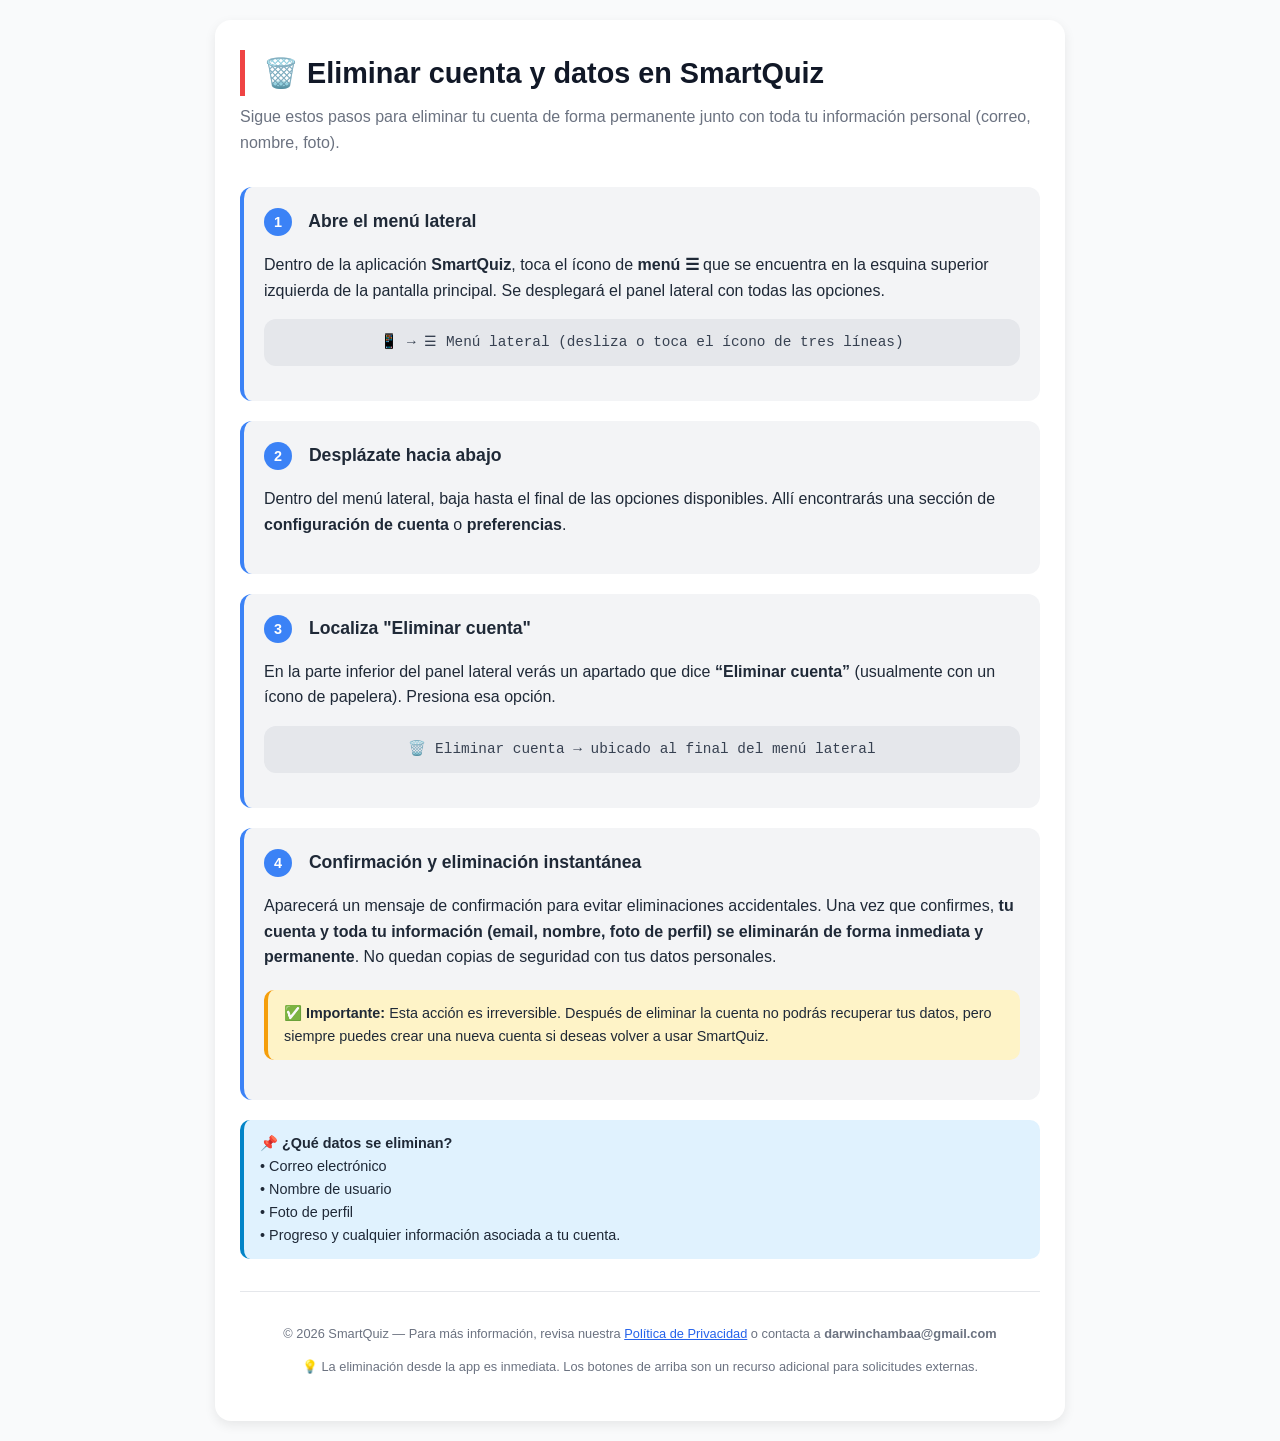
==== eliminaCuenta.html @ cef30a84 "first commit" ====
<!DOCTYPE html>
<html lang="es">
<head>
    <meta charset="UTF-8">
    <meta name="viewport" content="width=device-width, initial-scale=1.0, user-scalable=yes">
    <title>Eliminar cuenta y datos - SmartQuiz</title>
    <link rel="stylesheet" href="./style/style_deleteAccount.css">
</head>
<body>
<div class="container">
    <h1>🗑️ Eliminar cuenta y datos en SmartQuiz</h1>
    <div class="subtitle">Sigue estos pasos para eliminar tu cuenta de forma permanente junto con toda tu información personal (correo, nombre, foto).</div>

    <div class="step">
        <div class="step-title">
            <span class="step-number">1</span> Abre el menú lateral
        </div>
        <p>Dentro de la aplicación <strong>SmartQuiz</strong>, toca el ícono de <strong>menú ☰</strong> que se encuentra en la esquina superior izquierda de la pantalla principal. Se desplegará el panel lateral con todas las opciones.</p>
        <div class="instruction-img">
            📱 → ☰ Menú lateral (desliza o toca el ícono de tres líneas)
        </div>
    </div>

    <div class="step">
        <div class="step-title">
            <span class="step-number">2</span> Desplázate hacia abajo
        </div>
        <p>Dentro del menú lateral, baja hasta el final de las opciones disponibles. Allí encontrarás una sección de <strong>configuración de cuenta</strong> o <strong>preferencias</strong>.</p>
    </div>

    <div class="step">
        <div class="step-title">
            <span class="step-number">3</span> Localiza "Eliminar cuenta"
        </div>
        <p>En la parte inferior del panel lateral verás un apartado que dice <strong>“Eliminar cuenta”</strong> (usualmente con un ícono de papelera). Presiona esa opción.</p>
        <div class="instruction-img">
            🗑️ Eliminar cuenta → ubicado al final del menú lateral
        </div>
    </div>

    <div class="step">
        <div class="step-title">
            <span class="step-number">4</span> Confirmación y eliminación instantánea
        </div>
        <p>Aparecerá un mensaje de confirmación para evitar eliminaciones accidentales. Una vez que confirmes, <strong>tu cuenta y toda tu información (email, nombre, foto de perfil) se eliminarán de forma inmediata y permanente</strong>. No quedan copias de seguridad con tus datos personales.</p>
        <div class="note">
            ✅ <strong>Importante:</strong> Esta acción es irreversible. Después de eliminar la cuenta no podrás recuperar tus datos, pero siempre puedes crear una nueva cuenta si deseas volver a usar SmartQuiz.
        </div>
    </div>

    <div class="note" style="background-color: #e0f2fe; border-left-color: #0284c7;">
        📌 <strong>¿Qué datos se eliminan?</strong><br>
        • Correo electrónico<br>
        • Nombre de usuario<br>
        • Foto de perfil<br>
        • Progreso y cualquier información asociada a tu cuenta.
    </div>

    

    <hr />

    <div class="footer">
        <p>© 2026 SmartQuiz — Para más información, revisa nuestra <a href="index.html" style="color:#2563eb;">Política de Privacidad</a> o contacta a <strong>darwinchambaa@gmail.com</strong></p>
        <p>💡 La eliminación desde la app es inmediata. Los botones de arriba son un recurso adicional para solicitudes externas.</p>
    </div>
</div>


</body>
</html>
---- style/style_deleteAccount.css ----
body {
            font-family: -apple-system, BlinkMacSystemFont, "Segoe UI", Roboto, Helvetica, Arial, sans-serif;
            line-height: 1.6;
            margin: 0;
            padding: 20px;
            background-color: #f9fafb;
            color: #1f2937;
        }
        .container {
            max-width: 800px;
            margin: 0 auto;
            background: white;
            padding: 30px 25px;
            border-radius: 16px;
            box-shadow: 0 4px 12px rgba(0,0,0,0.08);
        }
        h1 {
            font-size: 1.8rem;
            border-left: 5px solid #ef4444;
            padding-left: 18px;
            margin-top: 0;
            margin-bottom: 0.5rem;
            color: #111827;
        }
        .subtitle {
            color: #6b7280;
            margin-bottom: 2rem;
            font-size: 1rem;
        }
        h2 {
            font-size: 1.3rem;
            margin-top: 1.8rem;
            margin-bottom: 0.75rem;
            color: #1e40af;
            display: flex;
            align-items: center;
            gap: 8px;
        }
        .step {
            background-color: #f3f4f6;
            border-radius: 12px;
            padding: 20px;
            margin: 20px 0;
            border-left: 4px solid #3b82f6;
        }
        .step-number {
            display: inline-block;
            background-color: #3b82f6;
            color: white;
            width: 28px;
            height: 28px;
            border-radius: 50%;
            text-align: center;
            line-height: 28px;
            font-weight: bold;
            font-size: 0.9rem;
            margin-right: 12px;
        }
        .step-title {
            font-weight: 700;
            font-size: 1.1rem;
            margin-bottom: 10px;
        }
        .instruction-img {
            background-color: #e5e7eb;
            border-radius: 12px;
            padding: 12px;
            text-align: center;
            margin: 15px 0;
            font-family: monospace;
            font-size: 0.9rem;
            color: #374151;
        }
        .note {
            background-color: #fef3c7;
            border-left: 4px solid #f59e0b;
            padding: 12px 16px;
            border-radius: 10px;
            margin: 20px 0;
            font-size: 0.9rem;
        }
        .buttons-section {
            display: flex;
            flex-wrap: wrap;
            gap: 16px;
            justify-content: center;
            margin: 35px 0 20px;
        }
        .btn {
            display: inline-block;
            padding: 14px 32px;
            font-size: 1rem;
            font-weight: 600;
            text-align: center;
            border-radius: 50px;
            text-decoration: none;
            transition: all 0.2s ease;
            border: none;
            cursor: pointer;
        }
        .btn-delete-account {
            background-color: #ef4444;
            color: white;
            box-shadow: 0 2px 8px rgba(239,68,68,0.3);
        }
        .btn-delete-account:hover {
            background-color: #dc2626;
            transform: translateY(-1px);
            text-decoration: none;
        }
        .btn-delete-data {
            background-color: #f97316;
            color: white;
            box-shadow: 0 2px 8px rgba(249,115,22,0.3);
        }
        .btn-delete-data:hover {
            background-color: #ea580c;
            transform: translateY(-1px);
            text-decoration: none;
        }
        .info-badge {
            text-align: center;
            margin-top: 10px;
            font-size: 0.85rem;
            color: #4b5563;
            background: #f9fafb;
            padding: 8px;
            border-radius: 20px;
        }
        hr {
            margin: 2rem 0;
            border: 0;
            height: 1px;
            background: #e5e7eb;
        }
        .footer {
            margin-top: 1.5rem;
            font-size: 0.8rem;
            text-align: center;
            color: #6b7280;
        }
        @media (max-width: 600px) {
            body {
                padding: 12px;
            }
            .container {
                padding: 20px 16px;
            }
            .btn {
                padding: 12px 24px;
                font-size: 0.9rem;
            }
        }
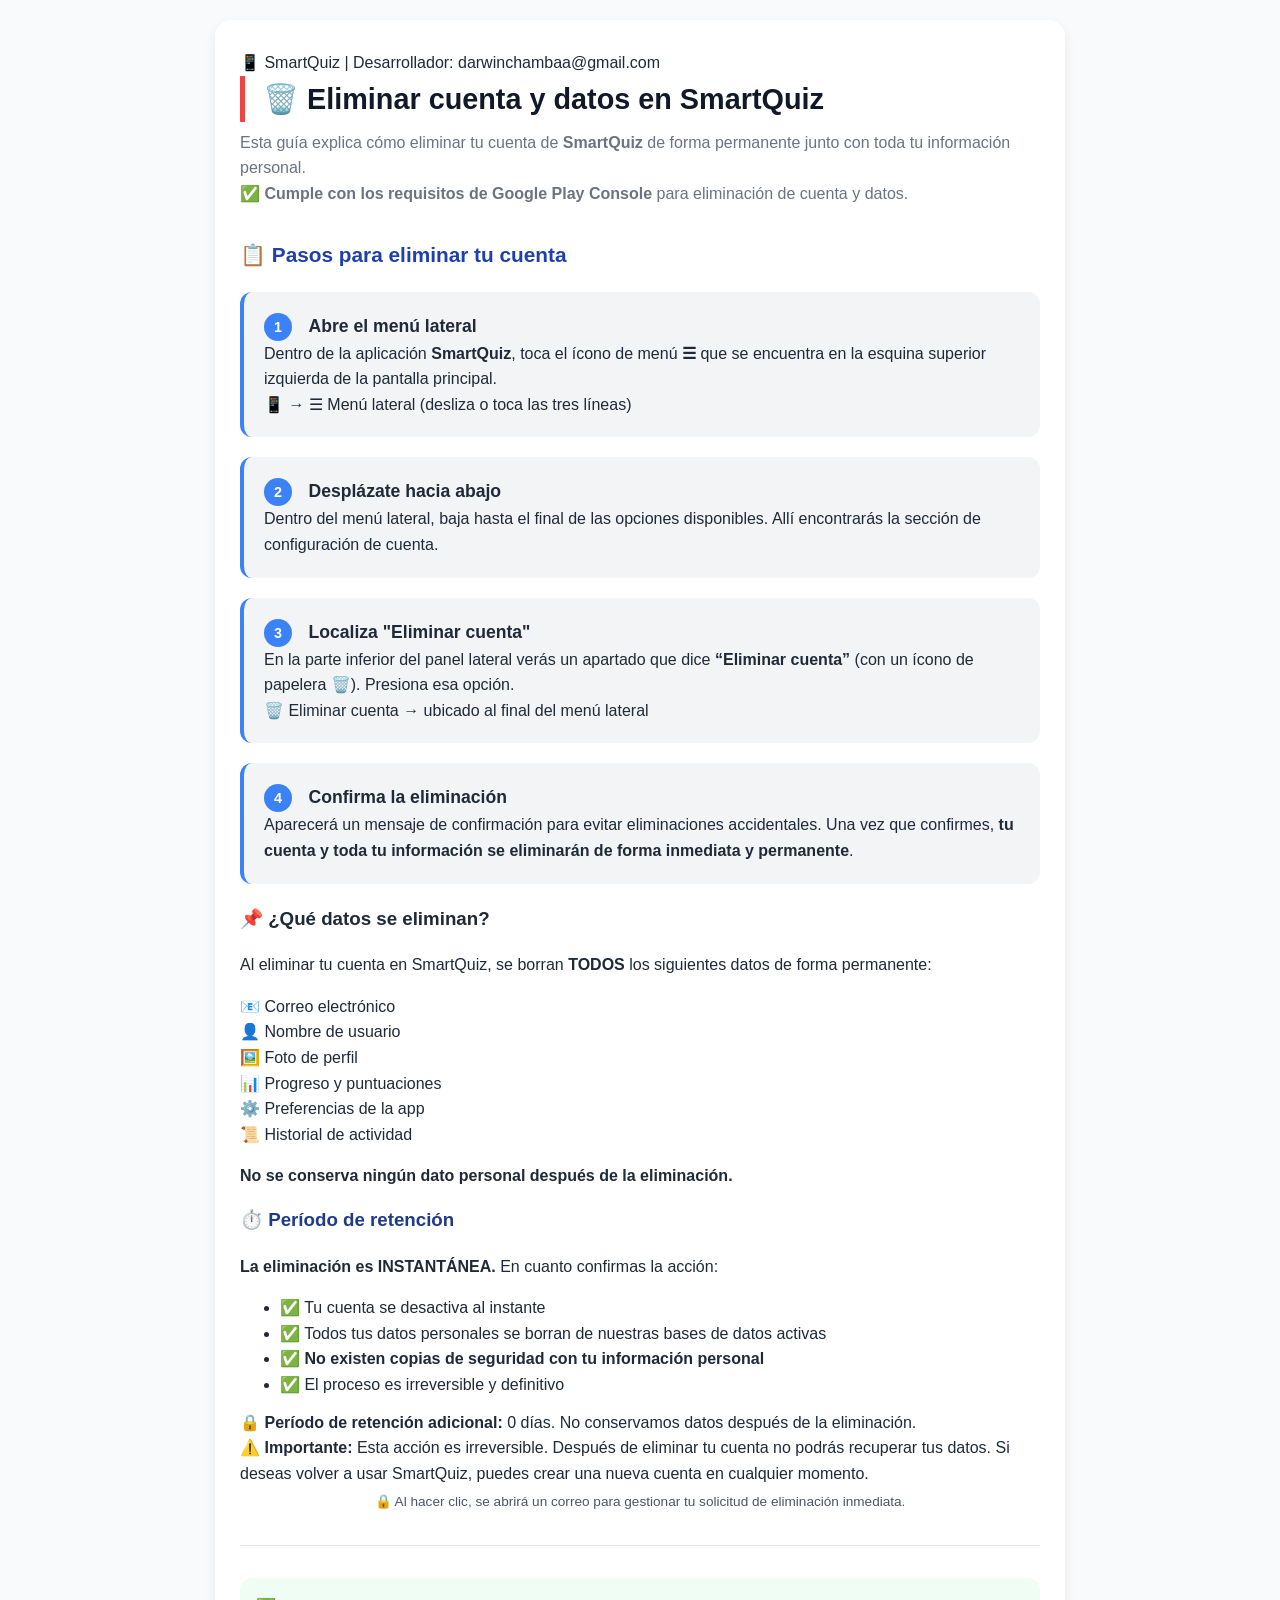
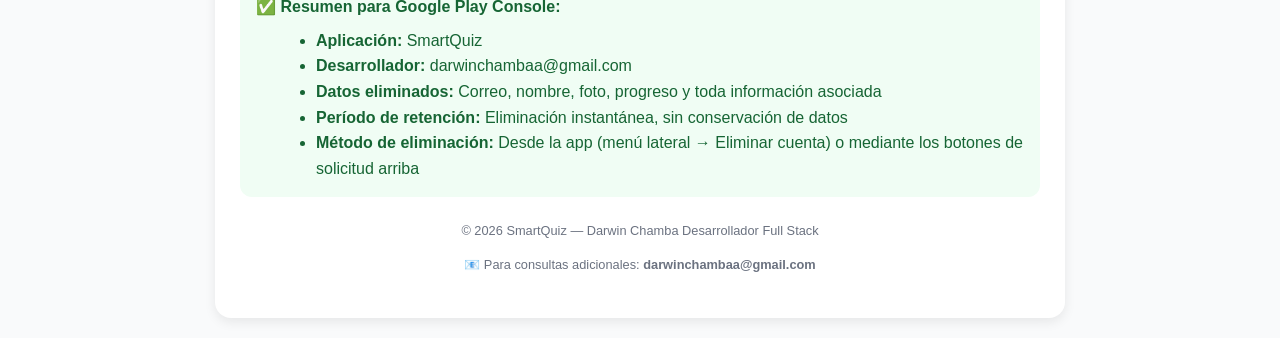
==== commit 36bc1745: "web actualizada" ====
--- a/eliminaCuenta.html
+++ b/eliminaCuenta.html
@@ -8,61 +8,114 @@
 </head>
 <body>
 <div class="container">
+    <div class="app-badge">📱 SmartQuiz | Desarrollador: darwinchambaa@gmail.com</div>
     <h1>🗑️ Eliminar cuenta y datos en SmartQuiz</h1>
-    <div class="subtitle">Sigue estos pasos para eliminar tu cuenta de forma permanente junto con toda tu información personal (correo, nombre, foto).</div>
+    <div class="subtitle">
+        Esta guía explica cómo eliminar tu cuenta de <strong>SmartQuiz</strong> de forma permanente junto con toda tu información personal.
+        <br>✅ <strong>Cumple con los requisitos de Google Play Console</strong> para eliminación de cuenta y datos.
+    </div>
 
+    <h2>📋 Pasos para eliminar tu cuenta</h2>
+    
     <div class="step">
-        <div class="step-title">
-            <span class="step-number">1</span> Abre el menú lateral
+        <div class="step-header">
+            <span class="step-number">1</span>
+            <span class="step-title">Abre el menú lateral</span>
         </div>
-        <p>Dentro de la aplicación <strong>SmartQuiz</strong>, toca el ícono de <strong>menú ☰</strong> que se encuentra en la esquina superior izquierda de la pantalla principal. Se desplegará el panel lateral con todas las opciones.</p>
-        <div class="instruction-img">
-            📱 → ☰ Menú lateral (desliza o toca el ícono de tres líneas)
+        <div class="step-content">
+            Dentro de la aplicación <strong>SmartQuiz</strong>, toca el ícono de menú <strong>☰</strong> que se encuentra en la esquina superior izquierda de la pantalla principal.
+            <div class="instruction-icon">
+                📱 → ☰ Menú lateral (desliza o toca las tres líneas)
+            </div>
         </div>
     </div>
 
     <div class="step">
-        <div class="step-title">
-            <span class="step-number">2</span> Desplázate hacia abajo
+        <div class="step-header">
+            <span class="step-number">2</span>
+            <span class="step-title">Desplázate hacia abajo</span>
         </div>
-        <p>Dentro del menú lateral, baja hasta el final de las opciones disponibles. Allí encontrarás una sección de <strong>configuración de cuenta</strong> o <strong>preferencias</strong>.</p>
-    </div>
-
-    <div class="step">
-        <div class="step-title">
-            <span class="step-number">3</span> Localiza "Eliminar cuenta"
-        </div>
-        <p>En la parte inferior del panel lateral verás un apartado que dice <strong>“Eliminar cuenta”</strong> (usualmente con un ícono de papelera). Presiona esa opción.</p>
-        <div class="instruction-img">
-            🗑️ Eliminar cuenta → ubicado al final del menú lateral
+        <div class="step-content">
+            Dentro del menú lateral, baja hasta el final de las opciones disponibles. Allí encontrarás la sección de configuración de cuenta.
         </div>
     </div>
 
     <div class="step">
-        <div class="step-title">
-            <span class="step-number">4</span> Confirmación y eliminación instantánea
+        <div class="step-header">
+            <span class="step-number">3</span>
+            <span class="step-title">Localiza "Eliminar cuenta"</span>
         </div>
-        <p>Aparecerá un mensaje de confirmación para evitar eliminaciones accidentales. Una vez que confirmes, <strong>tu cuenta y toda tu información (email, nombre, foto de perfil) se eliminarán de forma inmediata y permanente</strong>. No quedan copias de seguridad con tus datos personales.</p>
-        <div class="note">
-            ✅ <strong>Importante:</strong> Esta acción es irreversible. Después de eliminar la cuenta no podrás recuperar tus datos, pero siempre puedes crear una nueva cuenta si deseas volver a usar SmartQuiz.
+        <div class="step-content">
+            En la parte inferior del panel lateral verás un apartado que dice <strong class="highlight">“Eliminar cuenta”</strong> (con un ícono de papelera 🗑️). Presiona esa opción.
+            <div class="instruction-icon">
+                🗑️ Eliminar cuenta → ubicado al final del menú lateral
+            </div>
         </div>
     </div>
 
-    <div class="note" style="background-color: #e0f2fe; border-left-color: #0284c7;">
-        📌 <strong>¿Qué datos se eliminan?</strong><br>
-        • Correo electrónico<br>
-        • Nombre de usuario<br>
-        • Foto de perfil<br>
-        • Progreso y cualquier información asociada a tu cuenta.
+    <div class="step">
+        <div class="step-header">
+            <span class="step-number">4</span>
+            <span class="step-title">Confirma la eliminación</span>
+        </div>
+        <div class="step-content">
+            Aparecerá un mensaje de confirmación para evitar eliminaciones accidentales. Una vez que confirmes, <strong>tu cuenta y toda tu información se eliminarán de forma inmediata y permanente</strong>.
+        </div>
+    </div>
+
+    <!-- SECCIÓN DE DATOS ELIMINADOS Y RETENCIÓN -->
+    <div class="data-box">
+        <h3>📌 ¿Qué datos se eliminan?</h3>
+        <p>Al eliminar tu cuenta en SmartQuiz, se borran <strong>TODOS</strong> los siguientes datos de forma permanente:</p>
+        <div class="data-list">
+            <div class="data-item">📧 Correo electrónico</div>
+            <div class="data-item">👤 Nombre de usuario</div>
+            <div class="data-item">🖼️ Foto de perfil</div>
+            <div class="data-item">📊 Progreso y puntuaciones</div>
+            <div class="data-item">⚙️ Preferencias de la app</div>
+            <div class="data-item">📜 Historial de actividad</div>
+        </div>
+        <p><strong>No se conserva ningún dato personal después de la eliminación.</strong></p>
+    </div>
+
+    <div class="retention-box">
+        <h3 style="margin-top: 0; color: #1e3a8a;">⏱️ Período de retención</h3>
+        <p><strong>La eliminación es INSTANTÁNEA.</strong> En cuanto confirmas la acción:</p>
+        <ul style="margin-bottom: 0;">
+            <li>✅ Tu cuenta se desactiva al instante</li>
+            <li>✅ Todos tus datos personales se borran de nuestras bases de datos activas</li>
+            <li>✅ <strong>No existen copias de seguridad con tu información personal</strong></li>
+            <li>✅ El proceso es irreversible y definitivo</li>
+        </ul>
+        <p style="margin-top: 12px; margin-bottom: 0;">🔒 <strong>Período de retención adicional:</strong> 0 días. No conservamos datos después de la eliminación.</p>
+    </div>
+
+    <div class="info-note">
+        ⚠️ <strong>Importante:</strong> Esta acción es irreversible. Después de eliminar tu cuenta no podrás recuperar tus datos. Si deseas volver a usar SmartQuiz, puedes crear una nueva cuenta en cualquier momento.
     </div>
 
     
+    <div style="text-align: center; font-size: 0.85rem; color: #4b5563; margin-top: 5px;">
+        🔒 Al hacer clic, se abrirá un correo para gestionar tu solicitud de eliminación inmediata.
+    </div>
 
+    <!-- RESUMEN FINAL PARA GOOGLE PLAY -->
     <hr />
+    <div style="background-color: #f0fdf4; border-radius: 12px; padding: 16px; margin: 20px 0;">
+        <p style="margin: 0; font-weight: 500; color: #166534;">✅ <strong>Resumen para Google Play Console:</strong></p>
+        <ul style="margin: 8px 0 0 20px; color: #166534;">
+            <li><strong>Aplicación:</strong> SmartQuiz</li>
+            <li><strong>Desarrollador:</strong> darwinchambaa@gmail.com</li>
+            <li><strong>Datos eliminados:</strong> Correo, nombre, foto, progreso y toda información asociada</li>
+            <li><strong>Período de retención:</strong> Eliminación instantánea, sin conservación de datos</li>
+            <li><strong>Método de eliminación:</strong> Desde la app (menú lateral → Eliminar cuenta) o mediante los botones de solicitud arriba</li>
+        </ul>
+    </div>
 
     <div class="footer">
-        <p>© 2026 SmartQuiz — Para más información, revisa nuestra <a href="index.html" style="color:#2563eb;">Política de Privacidad</a> o contacta a <strong>darwinchambaa@gmail.com</strong></p>
-        <p>💡 La eliminación desde la app es inmediata. Los botones de arriba son un recurso adicional para solicitudes externas.</p>
+        <p>© 2026 SmartQuiz — Darwin Chamba Desarrollador Full Stack</p>
+        <p>📧 Para consultas adicionales: <strong>darwinchambaa@gmail.com</strong></p>
+        
     </div>
 </div>
 
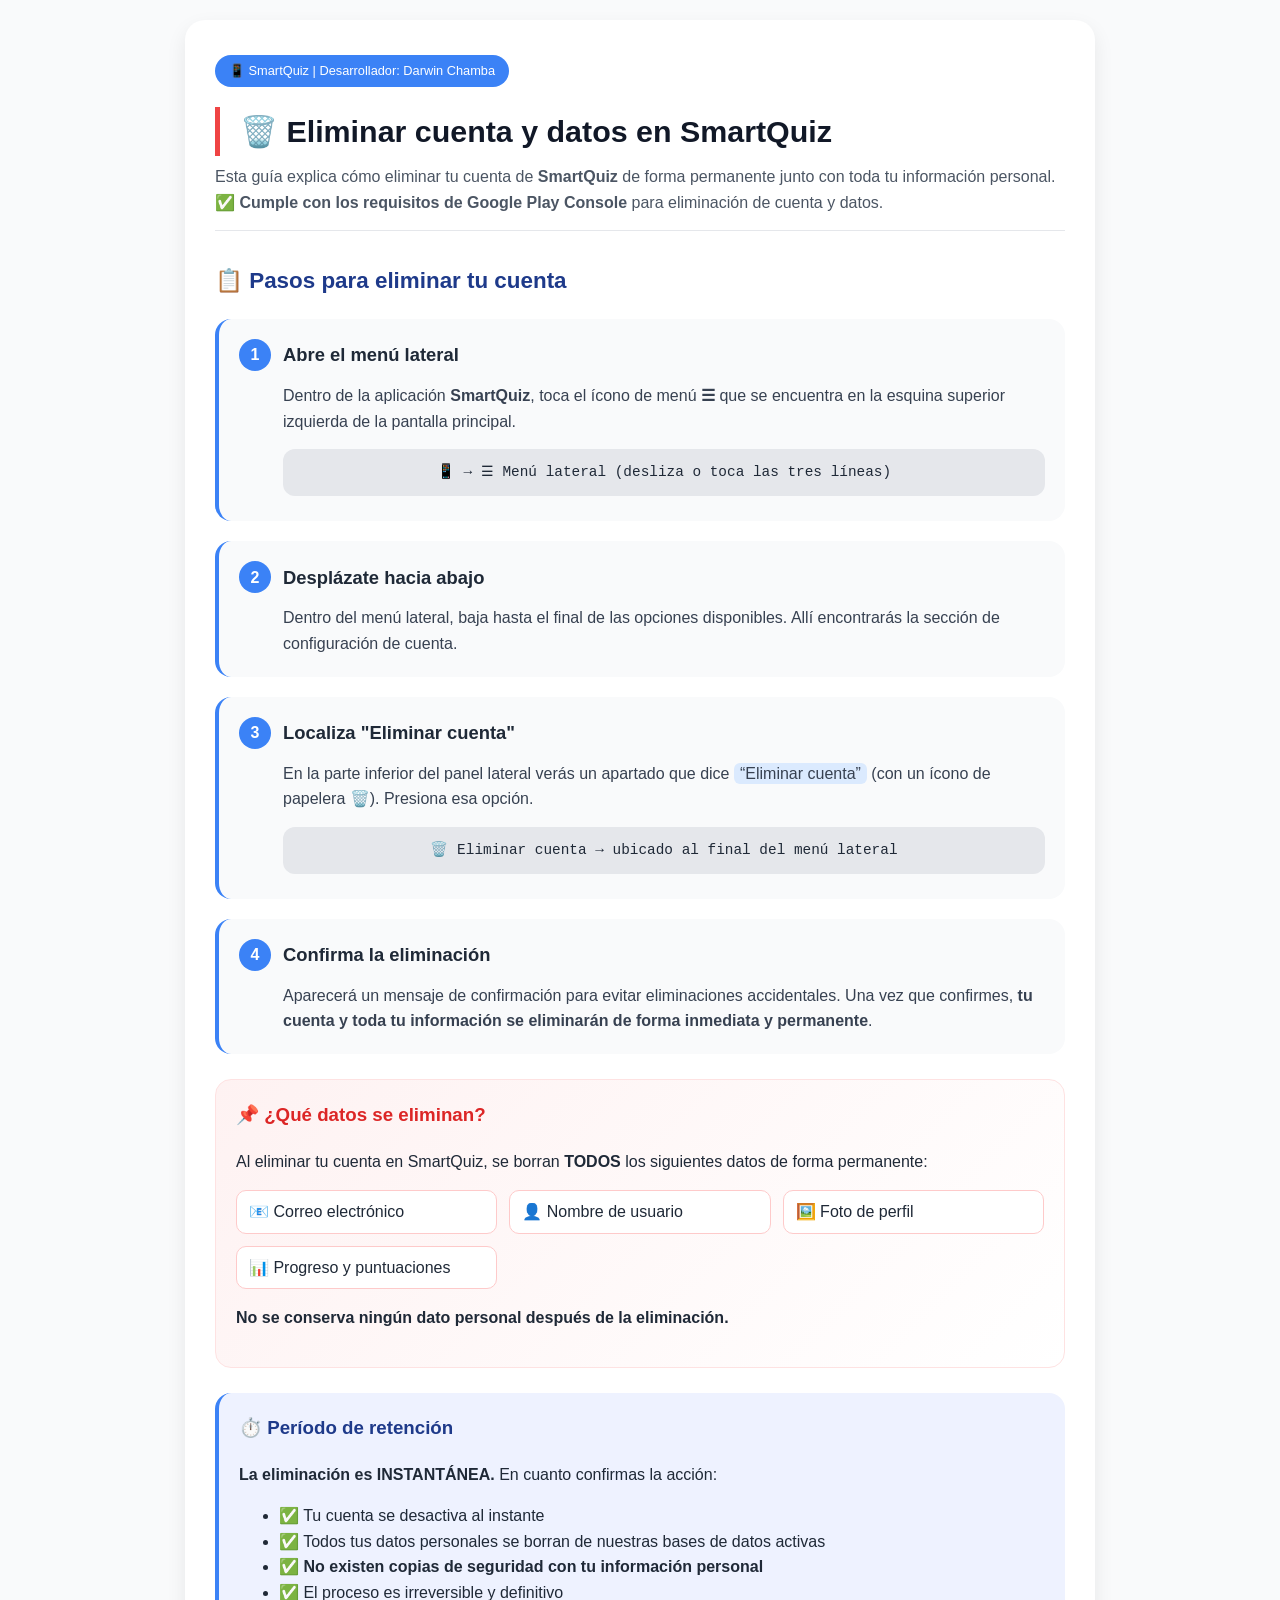
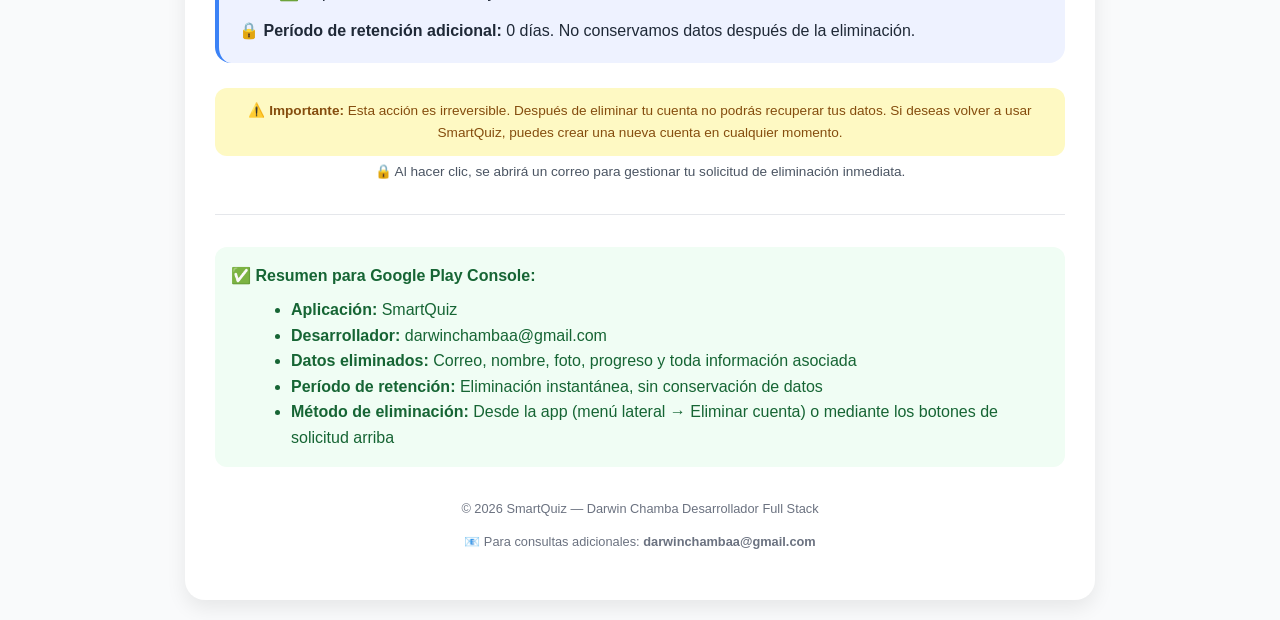
==== commit d70ba23b: "actualizacion del desarrollador" ====
--- a/eliminaCuenta.html
+++ b/eliminaCuenta.html
@@ -8,7 +8,7 @@
 </head>
 <body>
 <div class="container">
-    <div class="app-badge">📱 SmartQuiz | Desarrollador: darwinchambaa@gmail.com</div>
+    <div class="app-badge">📱 SmartQuiz | Desarrollador: Darwin Chamba</div>
     <h1>🗑️ Eliminar cuenta y datos en SmartQuiz</h1>
     <div class="subtitle">
         Esta guía explica cómo eliminar tu cuenta de <strong>SmartQuiz</strong> de forma permanente junto con toda tu información personal.
@@ -72,8 +72,7 @@
             <div class="data-item">👤 Nombre de usuario</div>
             <div class="data-item">🖼️ Foto de perfil</div>
             <div class="data-item">📊 Progreso y puntuaciones</div>
-            <div class="data-item">⚙️ Preferencias de la app</div>
-            <div class="data-item">📜 Historial de actividad</div>
+        
         </div>
         <p><strong>No se conserva ningún dato personal después de la eliminación.</strong></p>
     </div>
--- a/style/style_deleteAccount.css
+++ b/style/style_deleteAccount.css
@@ -8,84 +8,128 @@
             color: #1f2937;
         }
         .container {
-            max-width: 800px;
+            max-width: 850px;
             margin: 0 auto;
             background: white;
-            padding: 30px 25px;
-            border-radius: 16px;
-            box-shadow: 0 4px 12px rgba(0,0,0,0.08);
+            padding: 35px 30px;
+            border-radius: 20px;
+            box-shadow: 0 8px 20px rgba(0,0,0,0.08);
         }
         h1 {
-            font-size: 1.8rem;
+            font-size: 1.9rem;
             border-left: 5px solid #ef4444;
-            padding-left: 18px;
+            padding-left: 20px;
             margin-top: 0;
             margin-bottom: 0.5rem;
             color: #111827;
         }
+        .app-badge {
+            display: inline-block;
+            background-color: #3b82f6;
+            color: white;
+            padding: 6px 14px;
+            border-radius: 30px;
+            font-size: 0.8rem;
+            font-weight: 500;
+            margin-bottom: 20px;
+        }
         .subtitle {
-            color: #6b7280;
+            color: #4b5563;
             margin-bottom: 2rem;
             font-size: 1rem;
+            border-bottom: 1px solid #e5e7eb;
+            padding-bottom: 15px;
         }
         h2 {
-            font-size: 1.3rem;
-            margin-top: 1.8rem;
-            margin-bottom: 0.75rem;
-            color: #1e40af;
-            display: flex;
-            align-items: center;
-            gap: 8px;
+            font-size: 1.4rem;
+            margin-top: 2rem;
+            margin-bottom: 1rem;
+            color: #1e3a8a;
         }
         .step {
-            background-color: #f3f4f6;
-            border-radius: 12px;
+            background-color: #f9fafb;
+            border-radius: 16px;
             padding: 20px;
             margin: 20px 0;
             border-left: 4px solid #3b82f6;
+            transition: all 0.2s;
+        }
+        .step-header {
+            display: flex;
+            align-items: center;
+            gap: 12px;
+            margin-bottom: 12px;
         }
         .step-number {
-            display: inline-block;
             background-color: #3b82f6;
             color: white;
-            width: 28px;
-            height: 28px;
+            width: 32px;
+            height: 32px;
             border-radius: 50%;
-            text-align: center;
-            line-height: 28px;
+            display: inline-flex;
+            align-items: center;
+            justify-content: center;
             font-weight: bold;
-            font-size: 0.9rem;
-            margin-right: 12px;
+            font-size: 1rem;
         }
         .step-title {
             font-weight: 700;
-            font-size: 1.1rem;
-            margin-bottom: 10px;
-        }
-        .instruction-img {
+            font-size: 1.15rem;
+            color: #1f2937;
+        }
+        .step-content {
+            margin-left: 44px;
+            color: #374151;
+        }
+        .instruction-icon {
             background-color: #e5e7eb;
             border-radius: 12px;
-            padding: 12px;
-            text-align: center;
-            margin: 15px 0;
+            padding: 12px 16px;
+            margin: 15px 0 5px;
             font-family: monospace;
             font-size: 0.9rem;
-            color: #374151;
-        }
-        .note {
-            background-color: #fef3c7;
-            border-left: 4px solid #f59e0b;
-            padding: 12px 16px;
+            text-align: center;
+            color: #1f2937;
+        }
+        .data-box {
+            background: linear-gradient(135deg, #fef2f2 0%, #fff 100%);
+            border-radius: 16px;
+            padding: 20px;
+            margin: 25px 0;
+            border: 1px solid #fee2e2;
+        }
+        .data-box h3 {
+            margin-top: 0;
+            color: #dc2626;
+            display: flex;
+            align-items: center;
+            gap: 8px;
+        }
+        .data-list {
+            display: grid;
+            grid-template-columns: repeat(auto-fit, minmax(200px, 1fr));
+            gap: 12px;
+            margin: 15px 0;
+        }
+        .data-item {
+            background: white;
+            padding: 8px 12px;
             border-radius: 10px;
-            margin: 20px 0;
-            font-size: 0.9rem;
-        }
-        .buttons-section {
+            border: 1px solid #fecaca;
             display: flex;
-            flex-wrap: wrap;
-            gap: 16px;
-            justify-content: center;
+            align-items: center;
+            gap: 8px;
+        }
+        .retention-box {
+            background-color: #eef2ff;
+            border-radius: 16px;
+            padding: 20px;
+            margin: 25px 0;
+            border-left: 4px solid #3b82f6;
+        }
+        .btn-section {
             margin: 35px 0 20px;
+            text-align: center;
         }
         .btn {
             display: inline-block;
@@ -96,37 +140,38 @@
             border-radius: 50px;
             text-decoration: none;
             transition: all 0.2s ease;
+            margin: 8px;
             border: none;
             cursor: pointer;
         }
-        .btn-delete-account {
+        .btn-primary {
             background-color: #ef4444;
             color: white;
             box-shadow: 0 2px 8px rgba(239,68,68,0.3);
         }
-        .btn-delete-account:hover {
+        .btn-primary:hover {
             background-color: #dc2626;
-            transform: translateY(-1px);
+            transform: translateY(-2px);
             text-decoration: none;
         }
-        .btn-delete-data {
+        .btn-secondary {
             background-color: #f97316;
             color: white;
             box-shadow: 0 2px 8px rgba(249,115,22,0.3);
         }
-        .btn-delete-data:hover {
+        .btn-secondary:hover {
             background-color: #ea580c;
-            transform: translateY(-1px);
+            transform: translateY(-2px);
             text-decoration: none;
         }
-        .info-badge {
-            text-align: center;
-            margin-top: 10px;
+        .info-note {
+            background-color: #fef9c3;
+            border-radius: 12px;
+            padding: 12px 16px;
             font-size: 0.85rem;
-            color: #4b5563;
-            background: #f9fafb;
-            padding: 8px;
-            border-radius: 20px;
+            text-align: center;
+            color: #854d0e;
+            margin-top: 15px;
         }
         hr {
             margin: 2rem 0;
@@ -135,20 +180,34 @@
             background: #e5e7eb;
         }
         .footer {
-            margin-top: 1.5rem;
+            margin-top: 2rem;
             font-size: 0.8rem;
             text-align: center;
             color: #6b7280;
+        }
+        .highlight {
+            background-color: #dbeafe;
+            padding: 2px 6px;
+            border-radius: 6px;
+            font-weight: 500;
         }
         @media (max-width: 600px) {
             body {
                 padding: 12px;
             }
             .container {
-                padding: 20px 16px;
+                padding: 20px 18px;
+            }
+            h1 {
+                font-size: 1.5rem;
+            }
+            .step-content {
+                margin-left: 0;
             }
             .btn {
                 padding: 12px 24px;
                 font-size: 0.9rem;
-            }
-        }
+                display: block;
+                margin: 10px auto;
+            }
+        }
